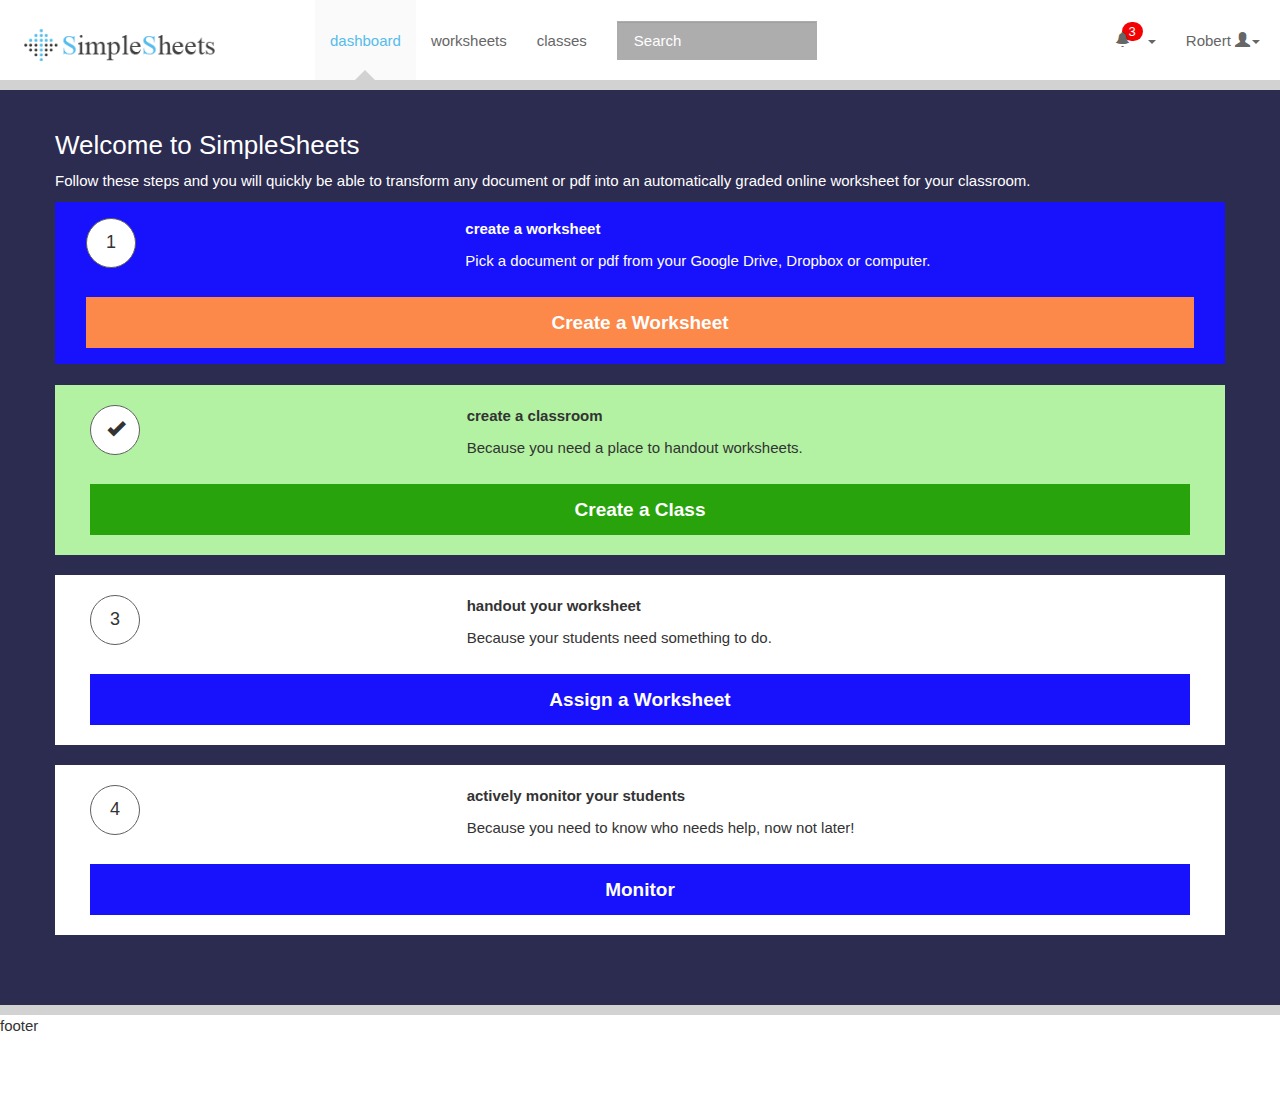
==== dashboard.html @ 8fec8ef4 "initial commit" ====
<!DOCTYPE html>
<html lang="en">
  <head>
    <meta charset="utf-8">
    <meta http-equiv="X-UA-Compatible" content="IE=edge">
    <meta name="viewport" content="width=device-width, initial-scale=1">
    <meta name="description" content="">
    <meta name="author" content="">
    <!--<link rel="shortcut icon" href="../../assets/ico/favicon.ico">-->

    <title>My Bootstrap</title>

    <!-- Bootstrap core CSS -->
    <link href="css/bootstrap.css" rel="stylesheet">
    <!-- Bootstrap theme -->
    <!--<link href="css/bootstrap-theme.min.css" rel="stylesheet">

    <!-- Custom styles for this template -->
    <link href="css/bootswatch.css" rel="stylesheet">
        
        
    <!-- Just for debugging purposes. Don't actually copy this line! -->
    <!--[if lt IE 9]><script src="js/ie8-responsive-file-warning.js"></script><![endif]-->

    <!-- HTML5 shim and Respond.js IE8 support of HTML5 elements and media queries -->
    <!--[if lt IE 9]>
      <script src="https://oss.maxcdn.com/libs/html5shiv/3.7.0/html5shiv.js"></script>
      <script src="https://oss.maxcdn.com/libs/respond.js/1.4.2/respond.min.js"></script>
    <![endif]-->
    
    <link href="css/theme.css" rel="stylesheet">
    
    
    
  </head>

  <body role="document">

<!-----------------Nav bar -------------------------------------------------------------->
<div class="navbar navbar-default navbar-fixed-top">
  <div class="navbar-header col-sm-3">
    <button type="button" class="navbar-toggle" data-toggle="collapse" data-target=".navbar-responsive-collapse">
      <span class="icon-bar"></span>
      <span class="icon-bar"></span>
      <span class="icon-bar"></span>
    </button>
    <a class="navbar-brand hidden-xs" href="#">
      <img style="width:120%;max-width: 200px;margin:-5px 0 0 -10px;" src="./images/Simplesheets-dot-logo.png" alt="SimpleSheets" />
    </a>
    <a class="navbar-brand col-xs-8 visible-xs" href="#">
      <img style="width:120%;max-width:200px;margin-top:-8px;" src="./images/Simplesheets-dot-logo.png" alt="SimpleSheets" />
    </a>
  </div>
  <div class="navbar-collapse collapse navbar-responsive-collapse">
    <ul class="nav navbar-nav">
      <li class="active"><a href="#">dashboard</a></li>
      <li class="dropdown">
        <a href="#" class="dropdown-toggle" data-toggle="dropdown">worksheets</span></a>
        <ul class="dropdown-menu">
          <li><a href="#"><span class="glyphicon glyphicon-file"></span>  create</a></li>
          <li><a href="monitor.html"><span class="glyphicon glyphicon-stats"></span>  monitor</a></li>
        </ul>
      </li>
      <li><a href="classes.html">classes</a></li>
      
      <li class="dropdown visible-sm">
        <a href="#" class="dropdown-toggle" data-toggle="dropdown"><span class="glyphicon glyphicon-search"></span></a>
        <ul class="dropdown-menu">
          <form class="navbar-form navbar-left" style="width: 19%;">
            <input id="search-bar" type="text" class="form-control" placeholder="Search" style="width: 200px;background-color: #ADADAD;">
          </form>
        </ul>
      </li>
      
    </ul>
    
    
    <form class="navbar-form navbar-left hidden-sm">
      <input id="search-bar" type="text" class="form-control" placeholder="Search" style="width: 200px;background-color: #ADADAD;">
    </form>
    
    
    <ul class="nav navbar-nav navbar-right">
      <li class="dropdown">
        <a href="#" class="dropdown-toggle" data-toggle="dropdown"><span class="glyphicon glyphicon-bell"></span> <span class="badge">3</span><b class="caret"></b></a>
        <ul class="dropdown-menu">
          <li><a href="#">some info here asdf asdf asdf asdf</a></li>
          <li class="divider"></li>
          <li><a href="#">some info here asdf asdf asdf asdf</a></li>
          <li class="divider"></li>
          <li><a href="#">some info here asdf asdf asdf asdf</a></li>
        </ul>
      </li>
      <li class="dropdown">
        <a href="#" class="dropdown-toggle hidden-sm hidden-md" data-toggle="dropdown">Robert  <span class="glyphicon glyphicon-user"></span><b class="caret"></b></a>
        <a href="#" class="dropdown-toggle visible-sm visible-md" data-toggle="dropdown"><span class="glyphicon glyphicon-user"></span><b class="caret"></b></a>
        <ul class="dropdown-menu">
          <li><a href="#"><span class="glyphicon glyphicon-user"></span>  edit profile</a></li>
          <li><a href="#"><span class="glyphicon glyphicon-cog"></span>  settings</a></li>
          <li class="divider"></li>
          <li><a href="#"><span class="glyphicon glyphicon-log-out"></span>  sign out</a></li>
        </ul>
      </li>
    </ul>
    
    
  </div>
</div>
<!-------------------------End Navbar --------------------------------------------------->



<div class="container">
  <div class="row">
    <h3>Welcome to SimpleSheets</h3>
    <p>Follow these steps and you will quickly be able to transform any document or pdf into an automatically graded online worksheet for your classroom.</p>
  </div>
</div>
<div class="container">
  <div class="row alert alert-info">
      <div class="col-xs-4 col-sm-2 col-md-1">
        <div class="round-button">1</div>
      </div>
      <div class="col-xs-8 col-sm-6 col-lg-5">
        <p><strong>create a worksheet</strong></p>
        <p>Pick a document or pdf from your Google Drive, Dropbox or computer.</p>
      </div>
      <div class="col-xs-12 col-sm-4 col-md-3">
        <button class="btn btn-primary btn-block btn-lg" style="margin: 15px 0 0 0;"><strong>Create a Worksheet</strong></button>
      </div>
  </div>
</div>
<div class="container">
  <div class="row well success">
      <div class="col-xs-4 col-sm-2 col-md-1">
        <div class="round-button"><span class="glyphicon glyphicon-ok"></span></div>
      </div>
      <div class="col-xs-8 col-sm-6 col-lg-5">
        <p><strong>create a classroom</strong></p>
        <p>Because you need a place to handout worksheets.</p>
      </div>
      <div class="col-xs-12 col-sm-4 col-md-3">
        <button class="btn btn-success btn-block btn-lg" style="margin: 15px 0 0 0;"><strong>Create a Class</strong></button>
      </div>
  </div>
</div>
<div class="container">
  <div class="row well">
      <div class="col-xs-4 col-sm-2 col-md-1">
        <div class="round-button">3</div>
      </div>
      <div class="col-xs-8 col-sm-6 col-lg-5">
        <p><strong>handout your worksheet</strong></p>
        <p>Because your students need something to do.</p>
      </div>
      <div class="col-xs-12 col-sm-4 col-md-3">
        <button class="btn btn-info btn-block btn-lg" style="margin: 15px 0 0 0;"><strong>Assign a Worksheet</strong></button>
      </div>
  </div>
</div>
<div class="container">
  <div class="row well">
      <div class="col-xs-4 col-sm-2 col-md-1">
        <div class="round-button">4</div>
      </div>
      <div class="col-xs-8 col-sm-6 col-lg-5">
        <p><strong>actively monitor your students</strong></p>
        <p>Because you need to know who needs help, now not later!</p>
      </div>
      <div class="col-xs-12 col-sm-4 col-md-3">
        <button class="btn btn-info btn-block btn-lg" style="margin: 15px 0 0 0;"><strong>Monitor</strong></button>
      </div>
  </div>
</div>

<footer>footer</footer>



    <!-- Bootstrap core JavaScript
    ================================================== -->
    <!-- Placed at the end of the document so the pages load faster -->
    <script src="https://ajax.googleapis.com/ajax/libs/jquery/1.11.0/jquery.min.js"></script>
    <script src="js/bootstrap.min.js"></script>
    <script src="js/bootswatch.js"></script>
    <script src="js/my-script.js"></script>
  </body>
</html>
---- css/bootswatch.css ----
.navbar {
  -webkit-box-shadow: none;
  box-shadow: none;
  border-bottom: 10px solid #d2d2d2;
  padding-right: 20px;
}
.navbar-default .badge {
  background-color: #545454;
  color: #ffffff;
}
.navbar-inverse .badge {
  background-color: #fff;
  color: #fc8949;
}
.navbar .active {
  color: #55bceb;
  background: #FFF;
}
.navbar .active:after {
  top: 67px;
  left: 50%;
  border: solid transparent;
  content: " ";
  height: 0;
  width: 0;
  position: absolute;
  pointer-events: none;
  margin-left: -10px;
  border-left: 10px solid transparent;
  border-right: 10px solid transparent;
  border-bottom: 10px solid #d2d2d2;
}
.btn {
  font-weight: 300;
}
.btn-default:hover {
  background-color: #f7f7f7;
}
.btn-sm,
.btn-xs {
  font-size: 12px;
}
body {
  padding: 110px 0px 30px 0px;
  font-weight: 300;
}
.text-primary,
.text-primary:hover {
  color: #fc8949;
}
.text-success,
.text-success:hover {
  color: #28a30b;
}
.text-danger,
.text-danger:hover {
  color: #e51512;
}
.text-warning,
.text-warning:hover {
  color: #f79409;
}
.text-info,
.text-info:hover {
  color: #1811fc;
}
.page-header {
  color: #ffffff;
  border-bottom-color: #ffffff;
}
.dropdown-menu {
  border: none;
  margin: 0;
  -webkit-box-shadow: none;
  box-shadow: none;
}
.dropdown-menu > li > a {
  font-size: 12px;
  font-weight: 300;
}
.btn-group.open .dropdown-toggle {
  -webkit-box-shadow: none;
  box-shadow: none;
}
.dropdown-header {
  font-size: 12px;
}
table,
.table {
  font-size: 12px;
}
table a,
.table a {
  color: #fff;
  text-decoration: underline;
}
table .text-muted,
.table .text-muted {
  color: #ffffff;
}
table > thead > tr > th,
.table > thead > tr > th,
table > tbody > tr > th,
.table > tbody > tr > th,
table > tfoot > tr > th,
.table > tfoot > tr > th,
table > thead > tr > td,
.table > thead > tr > td,
table > tbody > tr > td,
.table > tbody > tr > td,
table > tfoot > tr > td,
.table > tfoot > tr > td {
  border-color: transparent;
}
input,
textarea {
  color: #2c2b50;
}
label,
.radio label,
.checkbox label,
.help-block {
  font-size: 12px;
  font-weight: 300;
}
.input-addon,
.input-group-addon {
  color: #333333;
}
.has-warning .help-block,
.has-warning .control-label,
.has-warning .form-control-feedback {
  color: #f79409;
}
.has-error .help-block,
.has-error .control-label,
.has-error .form-control-feedback {
  color: #e51512;
}
.has-success .help-block,
.has-success .control-label,
.has-success .form-control-feedback {
  color: #28a30b;
}
.form-control:focus {
  -webkit-box-shadow: none;
  box-shadow: none;
}
.has-warning .form-control:focus,
.has-error .form-control:focus,
.has-success .form-control:focus {
  -webkit-box-shadow: none;
  box-shadow: none;
}
.nav .open > a,
.nav .open > a:hover,
.nav .open > a:focus {
  border-color: transparent;
}
.nav-tabs > li > a {
  color: #333333;
}
.nav-pills > li > a {
  color: #333333;
}
.pager a {
  color: #333333;
}
.close {
  opacity: 0.4;
}
.close:hover,
.close:focus {
  opacity: 1;
}
.label {
  font-weight: 300;
}
.alert {
  color: #333333;
}
.alert a,
.alert .alert-link {
  color: #333333;
}
.well {
  -webkit-box-shadow: none;
  box-shadow: none;
}
.panel {
  border: none;
}
.panel-default > .panel-heading {
  background-color: #f7f7f7;
  color: #333333;
}
.thumbnail {
  background-color: #ffffff;
  border: none;
}
.modal {
  padding: 0;
}
.modal-header,
.modal-footer {
  background-color: #f7f7f7;
  border: none;
  border-radius: 0;
}
.popover-title {
  border: none;
}
h1,
.h1,
h2,
.h2,
h3,
.h3,
h4,
.h4,
h5,
.h5,
h6,
.h6,
p {
  color: #ffffff;
}
.jumbotron p,
.well p,
.btn-default {
  color: #333333;
}
blockquote footer,
blockquote small,
blockquote .small,
.form-group {
  color: #ffffff;
}
.well .form-group {
  color: #333333;
}
.bs-component {
  position: relative;
}
.bs-component .modal {
  position: relative;
  top: auto;
  right: auto;
  left: auto;
  bottom: auto;
  z-index: 1;
  display: block;
}
.bs-component .modal-dialog {
  width: 90%;
}
.modal-title,
.modal-body p {
  color: #333333;
}
---- css/theme.css ----
/******************* for testing purposes only **************
* { background-color: rgba(255,0,0,.2); }
* * { background-color: rgba(0,255,0,.2); }
* * * { background-color: rgba(0,0,255,.2); }
* * * * { background-color: rgba(255,0,255,.2); }
* * * * * { background-color: rgba(0,255,255,.2); }
* * * * * * { background-color: rgba(255,255,0,.2); }
/***********************************************************/
body{
  /*background:url(../images/bg-tissue.png),-webkit-gradient(linear, 50% 72%, 49% 2%, from(#2C2B50), to(#8F8DFC)) no-repeat center center fixed;*/
  padding-bottom: 0;
}


#search-bar::-webkit-input-placeholder, textarea::-webkit-input-placeholder { 
    color:    #FFF;
}
#search-bar:-moz-placeholder, textarea:-moz-placeholder { 
    color:    #FFF;
}
#search-bar::-moz-placeholder, textarea::-moz-placeholder { 
    color:    #FFF;
}
#search-bar:-ms-input-placeholder, textarea:-ms-input-placeholder { 
    color:    #FFF;
}


.navbar .badge {
background-color: #F20202;
color: #ffffff;

position: relative;
top: -10px;
left: -13px;
margin-right: -10px;
z-index: 1;
}
.navbar .glyphicon-bell {
z-index: 2;
}

.navbar-nav > li > .dropdown-menu {
margin-top: 0;
border-top-right-radius: 0;
border-top-left-radius: 0;
border-left: 1px solid #3A3A3A;
border-right: 1px solid #3A3A3A;
border-bottom: 1px solid #3A3A3A;
}

.round-button{
  border: 1px solid #605F5F;
  background-color: #FFF;
  text-align: center;
  width: 25px;
  height: 25px;
  line-height: 25px;
  border-radius: 25px;
}

.round-button {
width: 50px;
height: 50px;
padding: 12px 16px;
font-size: 18px;
line-height: 1.33;
border-radius: 25px;
}



footer {
  border-top: 10px solid #d2d2d2;
  margin: 50px 0 0 0;
   width:100%;
   height:100px;   /* Height of the footer */
   background:#FFF;
}

.list-group-item p{color: #000;}
.list-group-item.active p{color: #FFF;}
/*
#classes-list .list-group-item.new-class {
margin-top: 10px;
background-color: #428bca;
color: #fff;
}*/

#classes-list a{text-decoration: none;}

#classes-list .list-group-item:hover{
    z-index: 2;
    color: #fff !important;
    background-color: #87D673 !important;
}

#classes-list .list-group-item.active:hover {
    z-index: 2;
    color: #fff;
    background-color: #87D673;
    border-color: #ddd;
}
/*
#classes-list .new-class:hover{background-color: #226EAD;}*/

.popover h3{background-color: #55bceb;color: #fff;}
/*
#class-code-container {
background-color: #333;
border: 1px solid #333;
color: #bbb;
display: block;
width: 100%;
padding: 12px 0;
font-size: 18px;
line-height: 25px;
text-align: center;
}

#class-code-container .class-code {
color: #fff;
font-family: courier;
font-weight: 700;
}
*/

.well.success{background-color:#B2F2A2;}
/*
.img-assignment {
height: 195px!important;
}

.img-assignment .img-center {
position: absolute;
width: 100%;
height: 100%;
left: 0;
top: 0;
text-align: center;
}
.img-assignment.clickable ul {
color: #428bca;
}

.img-assignment .img-center ul {
display: inline-block;
vertical-align: middle;
border-radius: 6px;
padding: 10px 20px;
background-color: rgba(230,230,230,.7);
color: rgba(50,50,50,.8);
}

.list-unstyled {
padding-left: 0;
list-style: none;
}

.monitor-button{cursor: pointer;}

.img-assignment .list-unstyled {margin-top:20%;}


.img-assignment.clickable img{opacity:.9; border: red;}
.img-assignment.clickable ul{color:#428bca}
.img-assignment.clickable:hover img{opacity:.3}
.img-assignment.clickable:hover ul{background-color:transparent}
.list-unstyled{padding-left:0;list-style:none}

.panel-body .card-title {
height: 50px;
overflow: hidden;
color: #4F4F4F;
}
*/
.card-title h5{
color: #4F4F4F;
}

.card-edpuzzle .panel-footer {height: 50px !important;}

.btn-labeled{padding: 2px 5px 2px 5px;}







.col-xs-1, .col-sm-1, .col-md-1, .col-lg-1, .col-xs-2, .col-sm-2, .col-md-2, .col-lg-2, .col-xs-3, .col-sm-3, .col-md-3, .col-lg-3, .col-xs-4, .col-sm-4, .col-md-4, .col-lg-4, .col-xs-5, .col-sm-5, .col-md-5, .col-lg-5, .col-xs-6, .col-sm-6, .col-md-6, .col-lg-6, .col-xs-7, .col-sm-7, .col-md-7, .col-lg-7, .col-xs-8, .col-sm-8, .col-md-8, .col-lg-8, .col-xs-9, .col-sm-9, .col-md-9, .col-lg-9, .col-xs-10, .col-sm-10, .col-md-10, .col-lg-10, .col-xs-11, .col-sm-11, .col-md-11, .col-lg-11, .col-xs-12, .col-sm-12, .col-md-12, .col-lg-12 {
  position: relative;
  min-height: 1px;
  padding-left: 15px;
  padding-right: 15px;
}
.col-xs-1, .col-xs-2, .col-xs-3, .col-xs-4, .col-xs-5, .col-xs-6, .col-xs-7, .col-xs-8, .col-xs-9, .col-xs-10, .col-xs-11, .col-xs-12 {
  float: left;
}
.col-xs-12 {
  width: 100%;
}
.col-xs-11 {
  width: 91.66666667%;
}
.col-xs-10 {
  width: 83.33333333%;
}
.col-xs-9 {
  width: 75%;
}
.col-xs-8 {
  width: 66.66666667%;
}
.col-xs-7 {
  width: 58.33333333%;
}
.col-xs-6 {
  width: 50%;
}
.col-xs-5 {
  width: 41.66666667%;
}
.col-xs-4 {
  width: 33.33333333%;
}
.col-xs-3 {
  width: 25%;
}
.col-xs-2 {
  width: 16.66666667%;
}
.col-xs-1 {
  width: 8.33333333%;
}




.col-xs-1 {
  width: 8.33333333%;
}
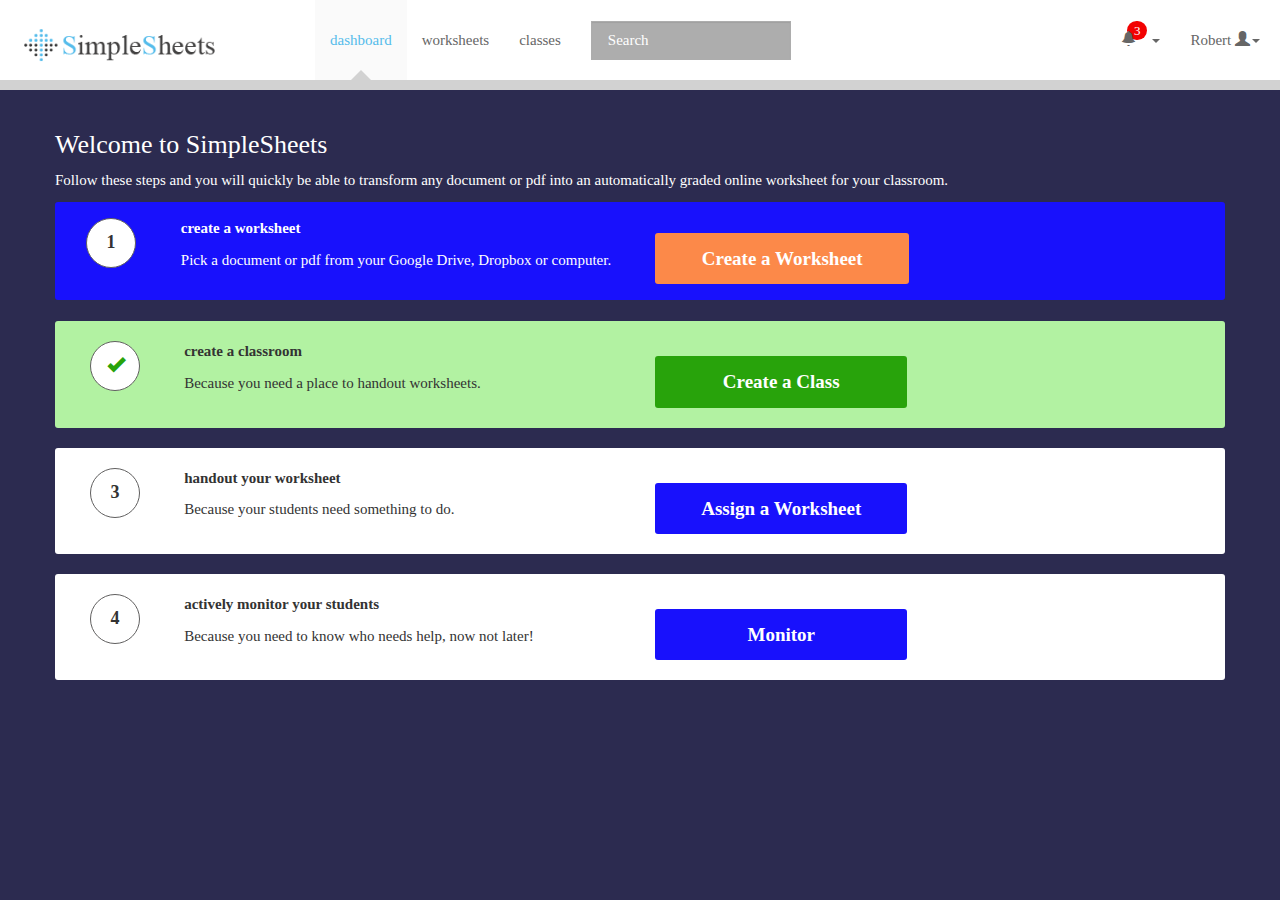
==== commit 08f62c0d: "next add" ====
--- a/dashboard.html
+++ b/dashboard.html
@@ -118,7 +118,7 @@
   </div>
 </div>
 <div class="container">
-  <div class="row alert alert-info">
+  <div class="row alert alert-info rounded">
       <div class="col-xs-4 col-sm-2 col-md-1">
         <div class="round-button">1</div>
       </div>
@@ -127,26 +127,26 @@
         <p>Pick a document or pdf from your Google Drive, Dropbox or computer.</p>
       </div>
       <div class="col-xs-12 col-sm-4 col-md-3">
-        <button class="btn btn-primary btn-block btn-lg" style="margin: 15px 0 0 0;"><strong>Create a Worksheet</strong></button>
+        <button class="btn btn-primary btn-block btn-lg rounded" style="margin: 15px 0 0 0;"><strong>Create a Worksheet</strong></button>
       </div>
   </div>
 </div>
 <div class="container">
-  <div class="row well success">
+  <div class="row well success rounded">
       <div class="col-xs-4 col-sm-2 col-md-1">
-        <div class="round-button"><span class="glyphicon glyphicon-ok"></span></div>
+        <div class="round-button"><span class="text-success glyphicon glyphicon-ok"></span></div>
       </div>
       <div class="col-xs-8 col-sm-6 col-lg-5">
         <p><strong>create a classroom</strong></p>
         <p>Because you need a place to handout worksheets.</p>
       </div>
       <div class="col-xs-12 col-sm-4 col-md-3">
-        <button class="btn btn-success btn-block btn-lg" style="margin: 15px 0 0 0;"><strong>Create a Class</strong></button>
+        <button class="btn btn-success btn-block btn-lg rounded" style="margin: 15px 0 0 0;"><strong>Create a Class</strong></button>
       </div>
   </div>
 </div>
 <div class="container">
-  <div class="row well">
+  <div class="row well rounded">
       <div class="col-xs-4 col-sm-2 col-md-1">
         <div class="round-button">3</div>
       </div>
@@ -155,12 +155,12 @@
         <p>Because your students need something to do.</p>
       </div>
       <div class="col-xs-12 col-sm-4 col-md-3">
-        <button class="btn btn-info btn-block btn-lg" style="margin: 15px 0 0 0;"><strong>Assign a Worksheet</strong></button>
+        <button class="btn btn-info btn-block btn-lg rounded" style="margin: 15px 0 0 0;"><strong>Assign a Worksheet</strong></button>
       </div>
   </div>
 </div>
 <div class="container">
-  <div class="row well">
+  <div class="row well rounded">
       <div class="col-xs-4 col-sm-2 col-md-1">
         <div class="round-button">4</div>
       </div>
@@ -169,12 +169,11 @@
         <p>Because you need to know who needs help, now not later!</p>
       </div>
       <div class="col-xs-12 col-sm-4 col-md-3">
-        <button class="btn btn-info btn-block btn-lg" style="margin: 15px 0 0 0;"><strong>Monitor</strong></button>
+        <button class="btn btn-info btn-block btn-lg rounded" style="margin: 15px 0 0 0;"><strong>Monitor</strong></button>
       </div>
   </div>
 </div>
 
-<footer>footer</footer>
 
 
 
--- a/css/theme.css
+++ b/css/theme.css
@@ -9,6 +9,8 @@
 body{
   /*background:url(../images/bg-tissue.png),-webkit-gradient(linear, 50% 72%, 49% 2%, from(#2C2B50), to(#8F8DFC)) no-repeat center center fixed;*/
   padding-bottom: 0;
+  
+  font-family: "Brush Script MT", cursive;
 }
 
 
@@ -57,6 +59,7 @@
   height: 25px;
   line-height: 25px;
   border-radius: 25px;
+  font-weight: bold;
 }
 
 .round-button {
@@ -101,79 +104,11 @@
     background-color: #87D673;
     border-color: #ddd;
 }
-/*
-#classes-list .new-class:hover{background-color: #226EAD;}*/
 
 .popover h3{background-color: #55bceb;color: #fff;}
-/*
-#class-code-container {
-background-color: #333;
-border: 1px solid #333;
-color: #bbb;
-display: block;
-width: 100%;
-padding: 12px 0;
-font-size: 18px;
-line-height: 25px;
-text-align: center;
-}
-
-#class-code-container .class-code {
-color: #fff;
-font-family: courier;
-font-weight: 700;
-}
-*/
 
 .well.success{background-color:#B2F2A2;}
-/*
-.img-assignment {
-height: 195px!important;
-}
-
-.img-assignment .img-center {
-position: absolute;
-width: 100%;
-height: 100%;
-left: 0;
-top: 0;
-text-align: center;
-}
-.img-assignment.clickable ul {
-color: #428bca;
-}
-
-.img-assignment .img-center ul {
-display: inline-block;
-vertical-align: middle;
-border-radius: 6px;
-padding: 10px 20px;
-background-color: rgba(230,230,230,.7);
-color: rgba(50,50,50,.8);
-}
-
-.list-unstyled {
-padding-left: 0;
-list-style: none;
-}
-
-.monitor-button{cursor: pointer;}
-
-.img-assignment .list-unstyled {margin-top:20%;}
-
-
-.img-assignment.clickable img{opacity:.9; border: red;}
-.img-assignment.clickable ul{color:#428bca}
-.img-assignment.clickable:hover img{opacity:.3}
-.img-assignment.clickable:hover ul{background-color:transparent}
-.list-unstyled{padding-left:0;list-style:none}
-
-.panel-body .card-title {
-height: 50px;
-overflow: hidden;
-color: #4F4F4F;
-}
-*/
+
 .card-title h5{
 color: #4F4F4F;
 }
@@ -182,85 +117,169 @@
 
 .btn-labeled{padding: 2px 5px 2px 5px;}
 
-
-
-
-
-
-
-.col-xs-1, .col-sm-1, .col-md-1, .col-lg-1, .col-xs-2, .col-sm-2, .col-md-2, .col-lg-2, .col-xs-3, .col-sm-3, .col-md-3, .col-lg-3, .col-xs-4, .col-sm-4, .col-md-4, .col-lg-4, .col-xs-5, .col-sm-5, .col-md-5, .col-lg-5, .col-xs-6, .col-sm-6, .col-md-6, .col-lg-6, .col-xs-7, .col-sm-7, .col-md-7, .col-lg-7, .col-xs-8, .col-sm-8, .col-md-8, .col-lg-8, .col-xs-9, .col-sm-9, .col-md-9, .col-lg-9, .col-xs-10, .col-sm-10, .col-md-10, .col-lg-10, .col-xs-11, .col-sm-11, .col-md-11, .col-lg-11, .col-xs-12, .col-sm-12, .col-md-12, .col-lg-12 {
+#main-region .panel .panel-heading{
+  border-bottom: 1px solid #CCC;
+}
+
+
+#info-btn, #grid-btn, #list-btn, #download-btn {
+    margin-top: -2px;
+    padding: 2px 10px;
+}
+
+
+.card-edpuzzle.panel-default, .card-edpuzzle .panel-footer {
+}
+
+.card-edpuzzle .btn-default{font-size: 18px;color: #428bca;background-color: transparent !important;}
+
+#grid-students, #list-students{display: none;}
+
+
+
+.studentBox{
+    border: 2px solid #737373;
+    margin: 0;
+    width: 150px;
+    height: 130px;
+    opacity: 0.8;
+    cursor: pointer;
+    margin: 10px;
+    padding: 10px 10px 0px 10px;
+}
+.studentBox:hover{opacity: 1;}
+
+.svg{}
+.svg path {
+stroke-linejoin: round;
+stroke-linecap: round;
+}
+.cont {
+  display: block;
+    width: 130px;
+    height: 130px;
+  margin: 0 auto;
   position: relative;
-  min-height: 1px;
-  padding-left: 15px;
-  padding-right: 15px;
-}
-.col-xs-1, .col-xs-2, .col-xs-3, .col-xs-4, .col-xs-5, .col-xs-6, .col-xs-7, .col-xs-8, .col-xs-9, .col-xs-10, .col-xs-11, .col-xs-12 {
-  float: left;
-}
-.col-xs-12 {
-  width: 100%;
-}
-.col-xs-11 {
-  width: 91.66666667%;
-}
-.col-xs-10 {
-  width: 83.33333333%;
-}
-.col-xs-9 {
-  width: 75%;
-}
-.col-xs-8 {
-  width: 66.66666667%;
-}
-.col-xs-7 {
-  width: 58.33333333%;
-}
-.col-xs-6 {
-  width: 50%;
-}
-.col-xs-5 {
-  width: 41.66666667%;
-}
-.col-xs-4 {
-  width: 33.33333333%;
-}
-.col-xs-3 {
-  width: 25%;
-}
-.col-xs-2 {
-  width: 16.66666667%;
-}
-.col-xs-1 {
-  width: 8.33333333%;
-}
-
-
-
-
-.col-xs-1 {
-  width: 8.33333333%;
-}
-
-
-
-
-
-
-
-
-
-
-
-
-
-
-
-
-
-
-
-
-
-
-
-
+  color: #000;
+}
+
+.cont:after {
+  position: absolute;
+  display: block;
+    width: 130px;
+    height: 130px;
+  left: 50%;
+  top: 50%;
+  content: attr(student-name);
+  margin-top: -65px;
+  margin-left: -68px;
+  line-height: 130px;
+  font-size: 12px;
+  font-weight: bold;
+  text-align: center;
+  
+  
+	text-shadow:0px 0px 10px #FFF;
+}
+
+.background{stroke: #484848; stroke-width:25; fill:none;}
+.right-green{stroke: #48ff48; stroke-width:20; fill:none;}
+.wrong-red{stroke: #ff8080; stroke-width:20; fill:none;}
+
+
+.rounded {
+-webkit-border-radius: 3px;
+-moz-border-radius: 3px;
+border-radius: 3px;
+}
+
+
+.large-rounded {
+-webkit-border-radius: 20px;
+-moz-border-radius: 20px;
+border-radius: 20px;
+}
+
+.left-rounded {
+-webkit-border-top-left-radius: 3px;
+-webkit-border-bottom-left-radius: 3px;
+-moz-border-radius-topleft: 3px;
+-moz-border-radius-bottomleft: 3px;
+border-top-left-radius: 3px;
+border-bottom-left-radius: 3px;
+}
+
+.right-rounded {
+-webkit-border-top-right-radius: 3px;
+-webkit-border-bottom-right-radius: 3px;
+-moz-border-radius-topright: 3px;
+-moz-border-radius-bottomright: 3px;
+border-top-right-radius: 3px;
+border-bottom-right-radius: 3px;
+}
+
+.top-rounded {
+-webkit-border-top-left-radius: 3px;
+-webkit-border-top-right-radius: 3px;
+-moz-border-radius-topleft: 3px;
+-moz-border-radius-topright: 3px;
+border-top-left-radius: 3px;
+border-top-right-radius: 3px;
+}
+
+.bottom-rounded {
+-webkit-border-bottom-left-radius: 3px;
+-webkit-border-bottom-right-radius: 3px;
+-moz-border-radius-bottomleft: 3px;
+-moz-border-radius-bottomright: 3px;
+border-bottom-left-radius: 3px;
+border-bottom-right-radius: 3px;
+}
+
+.list-group-item:last-child {
+margin-bottom: 0;
+-webkit-border-bottom-left-radius: 3px;
+-webkit-border-bottom-right-radius: 3px;
+-moz-border-radius-bottomleft: 3px;
+-moz-border-radius-bottomright: 3px;
+border-bottom-left-radius: 3px;
+border-bottom-right-radius: 3px;
+}
+.list-group-item:first-child {
+-webkit-border-top-left-radius: 3px;
+-webkit-border-top-right-radius: 3px;
+-moz-border-radius-topleft: 3px;
+-moz-border-radius-topright: 3px;
+border-top-left-radius: 3px;
+border-top-right-radius: 3px;
+
+-webkit-border-bottom-left-radius: 0px;
+-webkit-border-bottom-right-radius: 0px;
+-moz-border-radius-bottomleft: 0px;
+-moz-border-radius-bottomright: 0px;
+border-bottom-left-radius: 0px;
+border-bottom-right-radius: 0px;
+}
+
+.modal-header, .modal-footer{background-color: #D4F9CA;}
+
+.modal form input{background-color: #ADADAD;font-size: 18px;}
+
+
+.modal form input::-webkit-input-placeholder, textarea::-webkit-input-placeholder { 
+    color:    #FFF;
+}
+.modal form input:-moz-placeholder, textarea:-moz-placeholder { 
+    color:    #FFF;
+}
+.modal form input::-moz-placeholder, textarea::-moz-placeholder { 
+    color:    #FFF;
+}
+.modal form input:-ms-input-placeholder, textarea:-ms-input-placeholder { 
+    color:    #FFF;
+}
+
+
+
+
+
